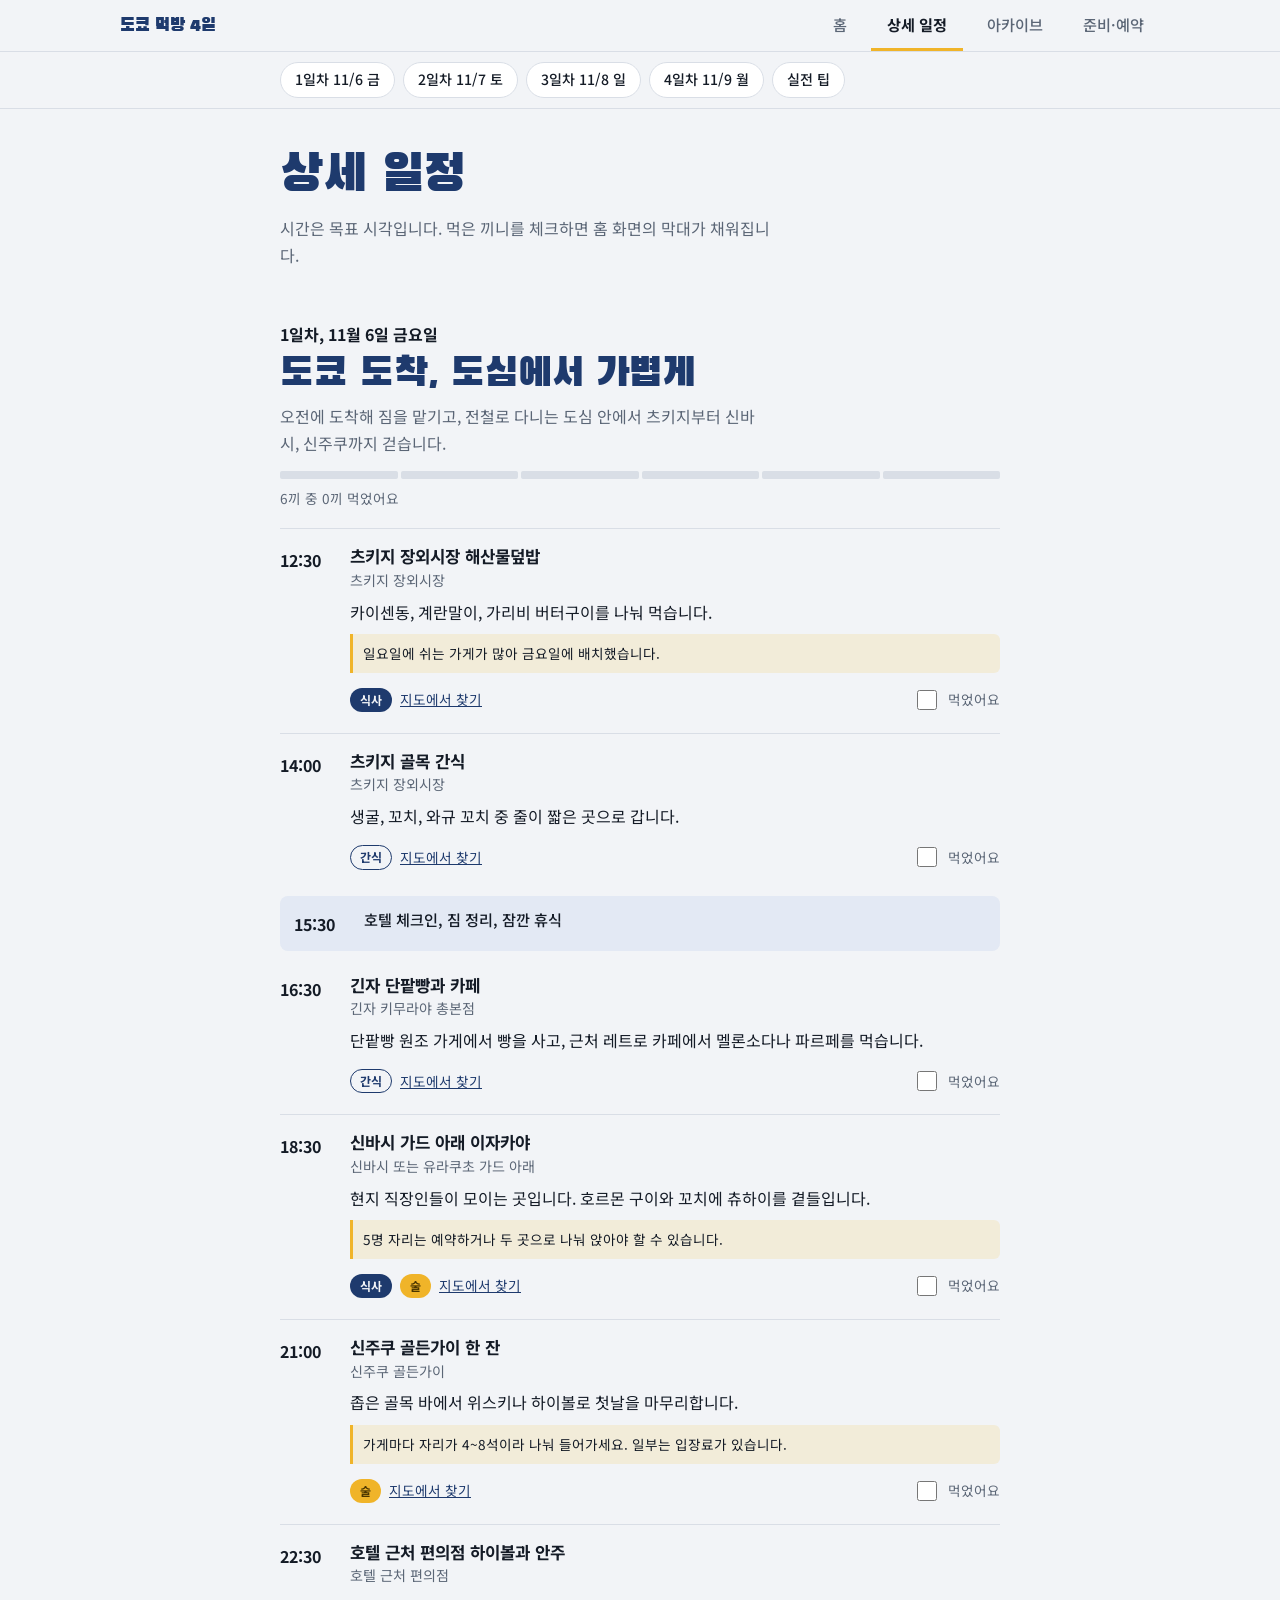
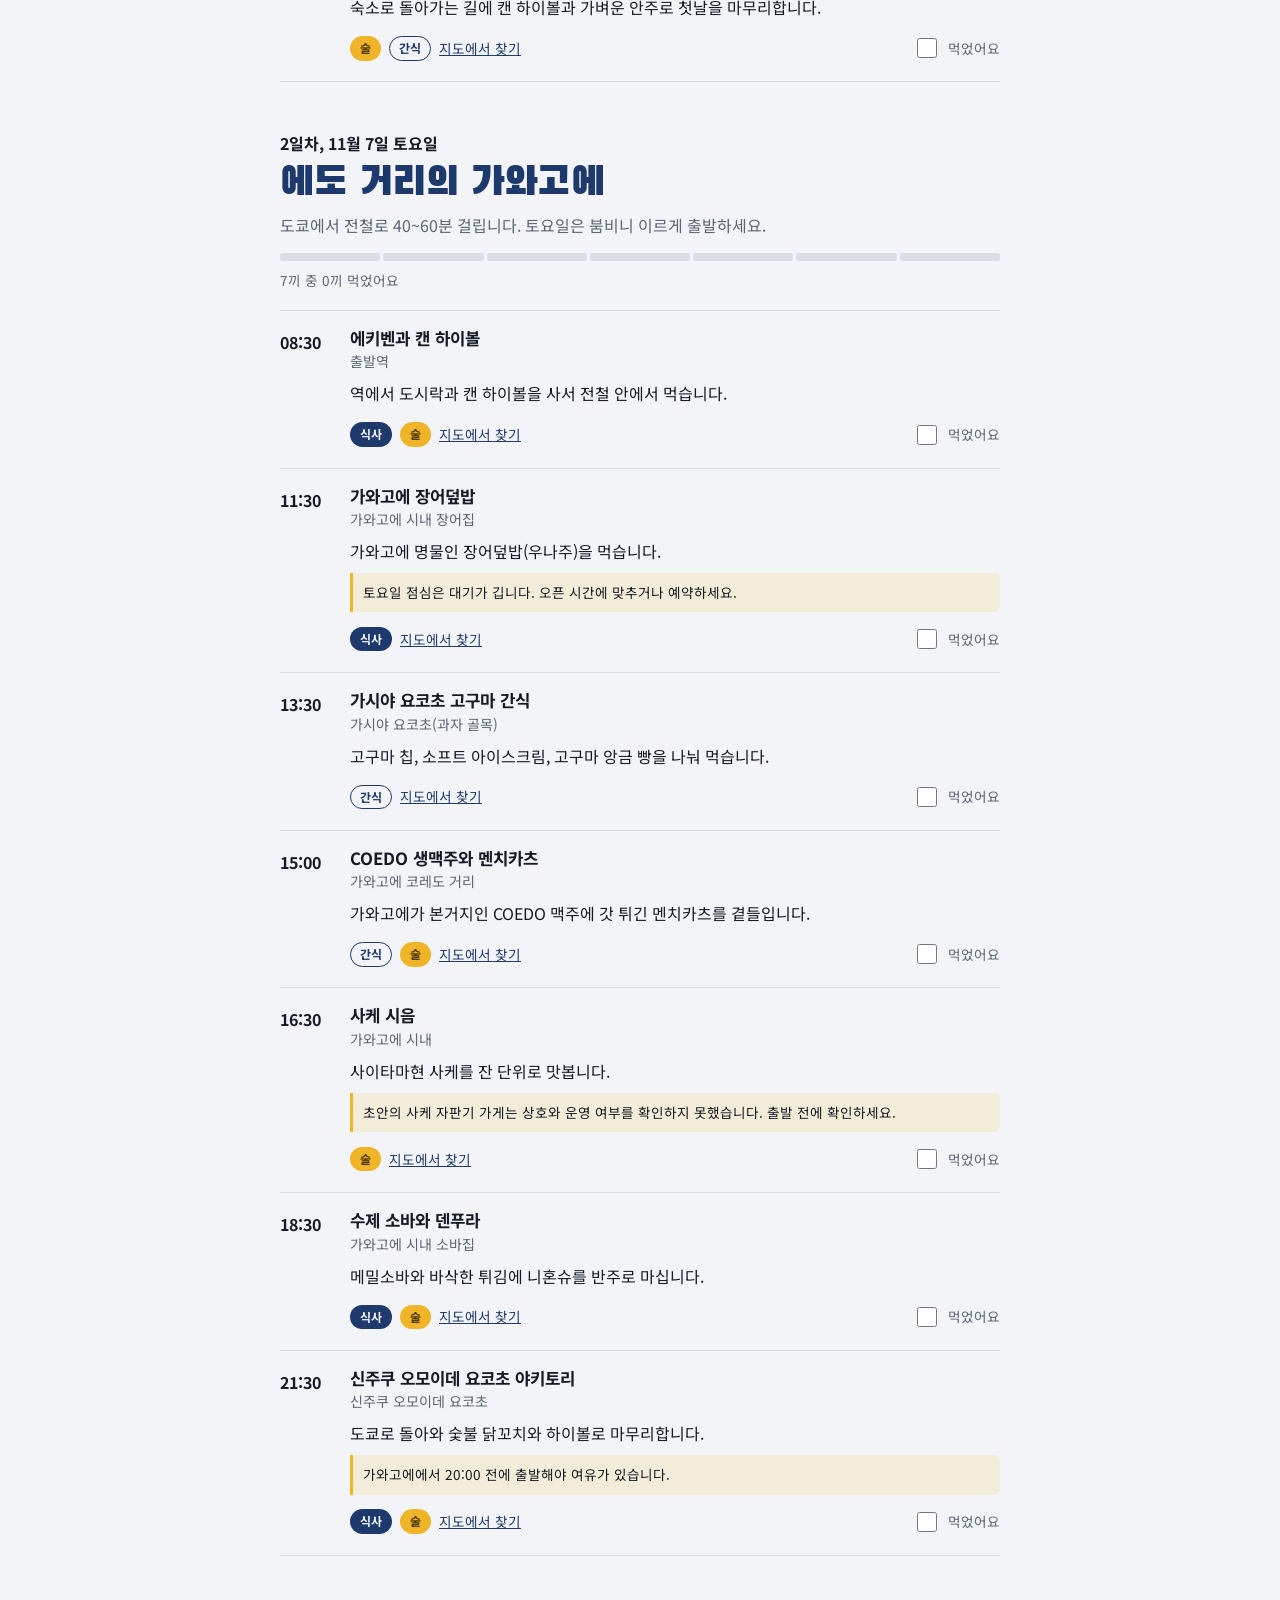
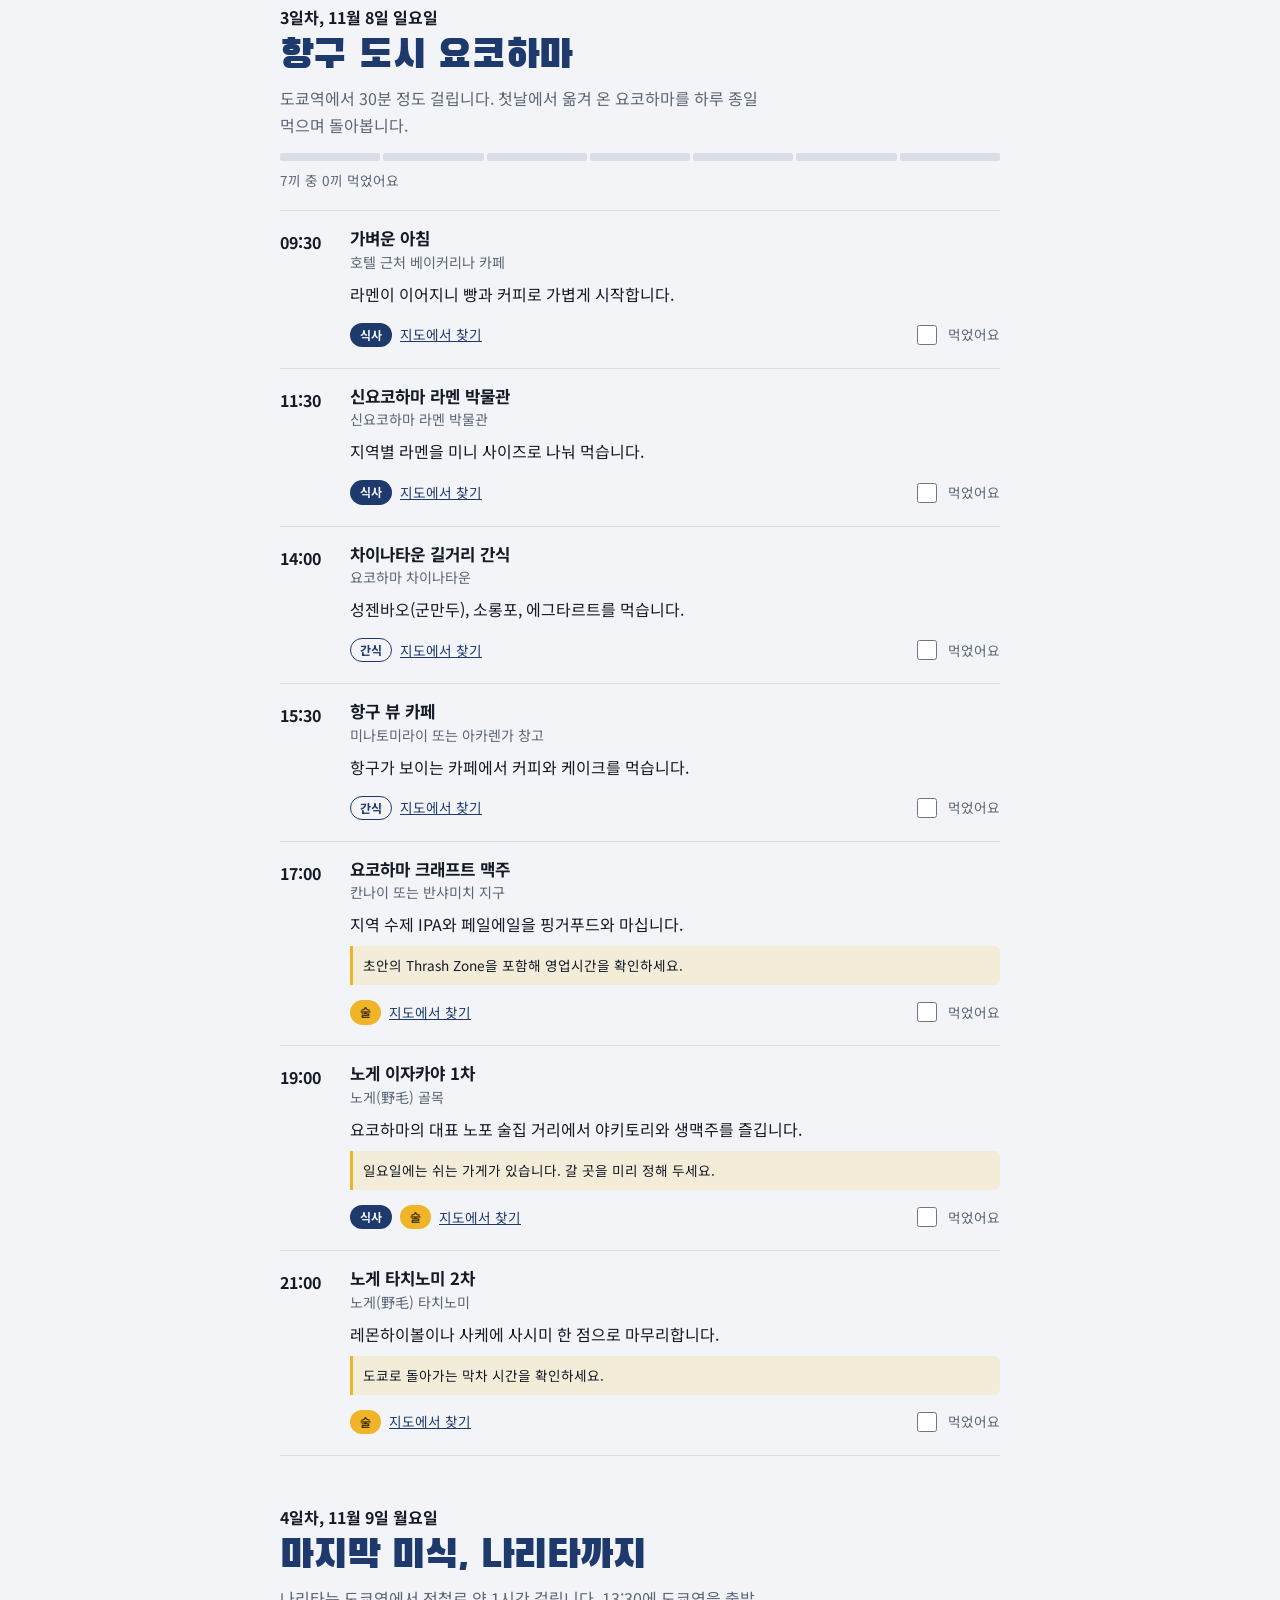
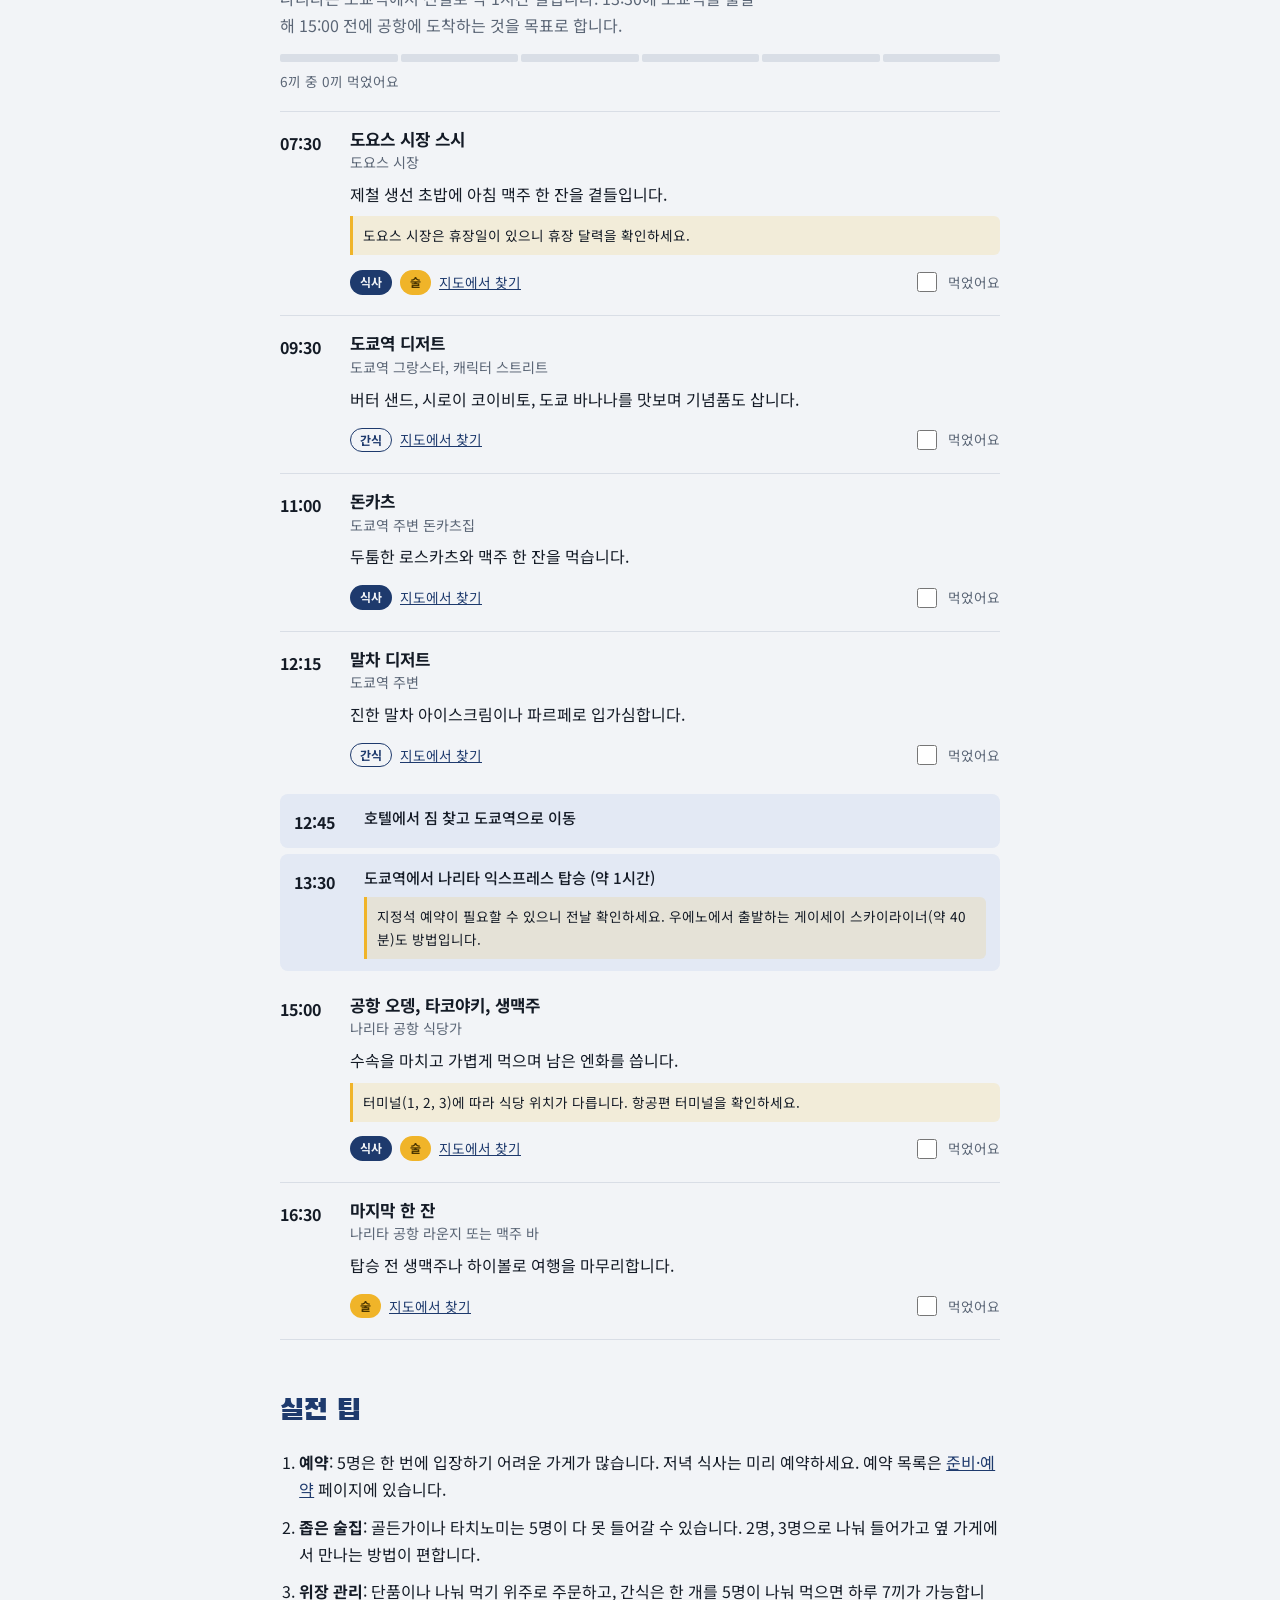
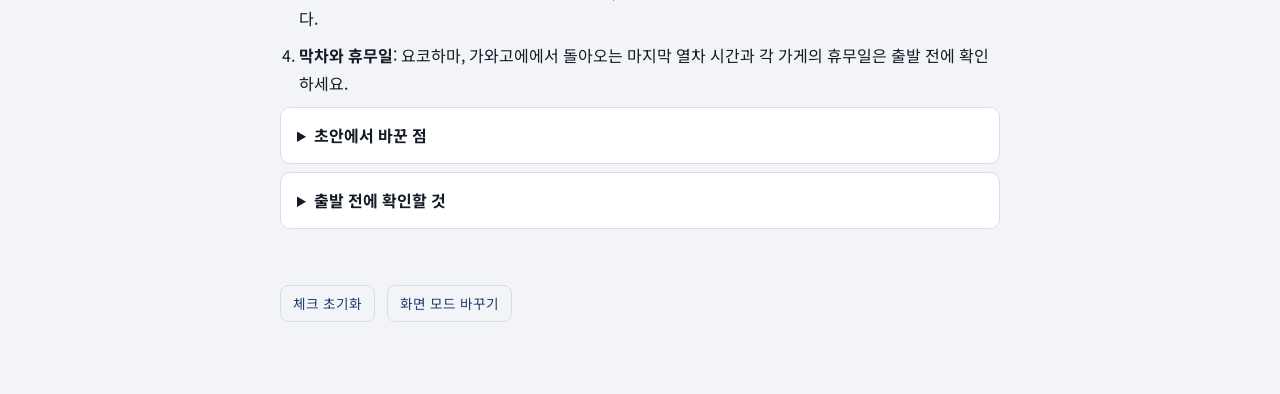
==== schedule.html @ ba0d5543 "Add files via upload" ====
<!DOCTYPE html>
<html lang="ko">
<head>
<meta charset="utf-8">
<meta name="viewport" content="width=device-width, initial-scale=1, viewport-fit=cover">
<title>도쿄 먹방 4일 | 상세 일정</title>
<meta name="description" content="11월 6일부터 9일까지 시간별 상세 일정과 지도 링크">
<link rel="icon" href="data:image/svg+xml,<svg xmlns='http://www.w3.org/2000/svg' viewBox='0 0 100 100'><text y='.9em' font-size='90'>🍶</text></svg>">
<link rel="preconnect" href="https://fonts.googleapis.com">
<link rel="preconnect" href="https://fonts.gstatic.com" crossorigin>
<link href="https://fonts.googleapis.com/css2?family=Black+Han+Sans&family=Noto+Sans+KR:wght@400;500;700&display=swap" rel="stylesheet">
<link rel="stylesheet" href="style.css">
</head>
<body>

<header class="site">
  <div class="wrap wide">
    <a class="brand" href="index.html">도쿄 먹방 4일</a>
    <nav class="tabs" aria-label="페이지">
      <a href="index.html">홈</a>
      <a href="schedule.html" aria-current="page">상세 일정</a>
      <a href="archive.html">아카이브</a>
      <a href="prep.html">준비·예약</a>
    </nav>
  </div>
</header>

<nav class="subnav" aria-label="일차 바로가기">
  <div class="wrap">
    <a class="chip" href="#day1">1일차 11/6 금</a>
    <a class="chip" href="#day2">2일차 11/7 토</a>
    <a class="chip" href="#day3">3일차 11/8 일</a>
    <a class="chip" href="#day4">4일차 11/9 월</a>
    <a class="chip" href="#tips">실전 팁</a>
  </div>
</nav>

<div class="pagehead">
  <div class="wrap">
    <h1>상세 일정</h1>
    <p>시간은 목표 시각입니다. 먹은 끼니를 체크하면 홈 화면의 막대가 채워집니다.</p>
  </div>
</div>

<main class="wrap" id="days"></main>

<section class="plain" id="tips">
  <div class="wrap">
    <h2>실전 팁</h2>
    <ol class="tips">
      <li><b>예약</b>: 5명은 한 번에 입장하기 어려운 가게가 많습니다. 저녁 식사는 미리 예약하세요. 예약 목록은 <a href="prep.html#reserve">준비·예약</a> 페이지에 있습니다.</li>
      <li><b>좁은 술집</b>: 골든가이나 타치노미는 5명이 다 못 들어갈 수 있습니다. 2명, 3명으로 나눠 들어가고 옆 가게에서 만나는 방법이 편합니다.</li>
      <li><b>위장 관리</b>: 단품이나 나눠 먹기 위주로 주문하고, 간식은 한 개를 5명이 나눠 먹으면 하루 7끼가 가능합니다.</li>
      <li><b>막차와 휴무일</b>: 요코하마, 가와고에에서 돌아오는 마지막 열차 시간과 각 가게의 휴무일은 출발 전에 확인하세요.</li>
    </ol>

    <details>
      <summary>초안에서 바꾼 점</summary>
      <ul>
        <li>입국 당일 요코하마 이동을 빼고, 도심(츠키지, 긴자, 신바시)에서 가볍게 시작하도록 바꿨습니다. 요코하마는 3일차(일)로 옮겼습니다.</li>
        <li>초안의 요일이 하루씩 어긋나 있었습니다. 11월 6일은 금요일이므로 금, 토, 일, 월로 바로잡았습니다.</li>
        <li>츠키지 장외시장은 일요일에 쉬는 가게가 많아 금요일(1일차)에 배치했습니다. 도요스 시장은 일요일 휴장이라 월요일(4일차)로 두었습니다.</li>
        <li>1일차와 4일차는 이동과 공항 시간을 고려해 6끼로 줄였습니다. 4일차의 츠케멘은 돈카츠와 겹쳐서 뺐고, 나리타 이동 시간에 맞춰 식사 시각을 앞당겼습니다.</li>
      </ul>
    </details>
    <details>
      <summary>출발 전에 확인할 것</summary>
      <ul>
        <li>가와고에 사케 시음 자판기(초안의 "쇼와쿠라")는 정확한 상호와 운영 여부를 확인하지 못했습니다.</li>
        <li>요코하마 크래프트 맥주집(초안의 Thrash Zone)은 영업시간을 확인하세요.</li>
        <li>나리타 익스프레스 시간과 예약 여부, 항공편 터미널(1, 2, 3)을 확인하세요.</li>
      </ul>
    </details>
  </div>
</section>

<footer class="foot">
  <div class="wrap">
    <button type="button" id="reset">체크 초기화</button>
    <button type="button" id="theme">화면 모드 바꾸기</button>
  </div>
</footer>

<script src="data.js"></script>
<script>
let checks = loadJSON(KEYS.meals);

function render() {
  document.getElementById("days").innerHTML = DAYS.map((d, di) => {
    let n = 0;
    const slots = d.slots.map(s => {
      if (s.kind === "break") {
        return `<li class="slot break"><span class="time">${s.time}</span><div class="body"><h3>${s.title}</h3>${s.note ? `<p class="note">${s.note}</p>` : ""}</div></li>`;
      }
      n += 1;
      const id = `${d.id}-${n}`;
      const done = !!checks[id];
      const tags = s.tags.map(t => `<span class="tag ${tagClass[t]}">${t}</span>`).join("");
      return `<li class="slot${done ? " done" : ""}" data-id="${id}">
        <span class="time">${s.time}</span>
        <div class="body">
          <h3>${s.title}</h3>
          ${s.place ? `<p class="place">${s.place}</p>` : ""}
          ${s.desc ? `<p class="desc">${s.desc}</p>` : ""}
          ${s.note ? `<p class="note">${s.note}</p>` : ""}
          <div class="row">
            ${tags}
            <a class="maplink" href="${mapUrl(s.q)}" target="_blank" rel="noopener">지도에서 찾기</a>
            <label class="check"><input type="checkbox" data-id="${id}" ${done ? "checked" : ""}>먹었어요</label>
          </div>
        </div>
      </li>`;
    }).join("");
    return `<section class="day" id="${d.id}" aria-labelledby="${d.id}-h">
      <div class="day-head">
        <p class="date">${di + 1}일차, ${d.date}</p>
        <h2 id="${d.id}-h">${d.title}</h2>
        <p class="lead">${d.lead}</p>
        <div class="meter" data-meter="${d.id}" role="img" aria-label="먹은 끼니"></div>
        <div class="count" data-count="${d.id}"></div>
      </div>
      <ol class="slots">${slots}</ol>
    </section>`;
  }).join("");
  updateMeters();
}

function updateMeters() {
  DAYS.forEach(d => {
    const total = meals(d).length;
    const done = countChecked(checks, Array.from({ length: total }, (_, i) => `${d.id}-${i + 1}`));
    const el = document.querySelector(`[data-meter="${d.id}"]`);
    if (el) {
      el.innerHTML = Array.from({ length: total }, (_, i) => `<i class="${i < done ? "on" : ""}"></i>`).join("");
      el.classList.toggle("full", done === total);
    }
    const c = document.querySelector(`[data-count="${d.id}"]`);
    if (c) c.textContent = `${total}끼 중 ${done}끼 먹었어요`;
  });
}

document.addEventListener("change", e => {
  const el = e.target;
  if (el.matches("input[type=checkbox][data-id]")) {
    checks[el.dataset.id] = el.checked;
    saveJSON(KEYS.meals, checks);
    el.closest(".slot").classList.toggle("done", el.checked);
    updateMeters();
  }
});
document.getElementById("reset").addEventListener("click", () => {
  if (confirm("체크한 기록을 모두 지울까요?")) { checks = {}; saveJSON(KEYS.meals, checks); render(); }
});
document.getElementById("theme").addEventListener("click", () => {
  const root = document.documentElement;
  const dark = root.dataset.theme ? root.dataset.theme === "dark" : window.matchMedia("(prefers-color-scheme: dark)").matches;
  root.dataset.theme = dark ? "light" : "dark";
});

render();
</script>
</body>
</html>
---- style.css ----
:root {
  --paper: #f2f4f7;
  --surface: #ffffff;
  --ink: #141b26;
  --muted: #5b6676;
  --line: #d9dee6;
  --indigo: #1e3a6d;
  --indigo-soft: #e3e9f4;
  --lantern: #f0b429;
  --lantern-ink: #4a3500;
  --done: #2f7d5b;
  --warn: #b4472b;
  --display: "Black Han Sans", "Noto Sans KR", system-ui, sans-serif;
  --body: "Noto Sans KR", system-ui, -apple-system, "Apple SD Gothic Neo", "Malgun Gothic", sans-serif;
  --tabs-h: 49px;
}
@media (prefers-color-scheme: dark) {
  :root:not([data-theme="light"]) {
    --paper: #0f1722; --surface: #172233; --ink: #e8edf5; --muted: #9aa6b8;
    --line: #2a3850; --indigo: #8fb0ee; --indigo-soft: #1d2c47;
    --lantern: #f0b429; --lantern-ink: #ffe3a1; --done: #5cc79a; --warn: #f08a6c;
  }
}
:root[data-theme="dark"] {
  --paper: #0f1722; --surface: #172233; --ink: #e8edf5; --muted: #9aa6b8;
  --line: #2a3850; --indigo: #8fb0ee; --indigo-soft: #1d2c47;
  --lantern: #f0b429; --lantern-ink: #ffe3a1; --done: #5cc79a; --warn: #f08a6c;
}

* { box-sizing: border-box; }
html {
  height: auto;
  scroll-behavior: smooth;
  scroll-padding-top: calc(env(safe-area-inset-top, 0px) + 110px);
}
body {
  margin: 0;
  background: var(--paper);
  color: var(--ink);
  font-family: var(--body);
  line-height: 1.7;
  padding-bottom: env(safe-area-inset-bottom, 0px);
}
a { color: var(--indigo); }
:focus-visible { outline: 3px solid var(--lantern); outline-offset: 2px; border-radius: 4px; }
h1, h2, h3, p { margin-top: 0; }

.wrap { max-width: 760px; margin: 0 auto; padding: 0 20px; }
.wrap.wide { max-width: 1080px; }

/* Top tabs (all pages) */
.site {
  position: sticky;
  top: 0;
  z-index: 20;
  background: color-mix(in srgb, var(--paper) 94%, transparent);
  backdrop-filter: blur(8px);
  border-bottom: 1px solid var(--line);
  padding-top: env(safe-area-inset-top, 0px);
}
.site .wrap { display: flex; align-items: center; gap: 16px; }
.brand {
  font-family: var(--display);
  font-size: 1.15rem;
  color: var(--indigo);
  text-decoration: none;
  white-space: nowrap;
}
.tabs { display: grid; grid-template-columns: repeat(4, 1fr); flex: 1; }
.tabs a {
  text-align: center;
  text-decoration: none;
  color: var(--muted);
  font-weight: 500;
  font-size: 0.95rem;
  padding: 12px 6px 10px;
  border-bottom: 3px solid transparent;
  white-space: nowrap;
}
.tabs a:hover { color: var(--ink); }
.tabs a[aria-current="page"] { color: var(--ink); font-weight: 700; border-bottom-color: var(--lantern); }
@media (min-width: 720px) {
  .tabs { flex: none; grid-template-columns: repeat(4, auto); gap: 8px; margin-left: auto; }
  .tabs a { padding: 12px 16px 10px; }
}
@media (max-width: 719px) {
  .site .wrap { padding: 0 8px; }
  .brand { display: none; }
  .tabs a { font-size: 0.85rem; padding-left: 2px; padding-right: 2px; }
}

/* Secondary sticky chips (day, category) */
.subnav {
  position: sticky;
  top: calc(env(safe-area-inset-top, 0px) + var(--tabs-h));
  z-index: 15;
  background: color-mix(in srgb, var(--paper) 94%, transparent);
  backdrop-filter: blur(8px);
  border-bottom: 1px solid var(--line);
}
.subnav .wrap { display: flex; gap: 8px; overflow-x: auto; padding-top: 10px; padding-bottom: 10px; }
.chip {
  flex: none;
  font: inherit;
  font-size: 0.88rem;
  font-weight: 500;
  color: var(--ink);
  text-decoration: none;
  padding: 5px 14px;
  border: 1px solid var(--line);
  border-radius: 999px;
  background: var(--surface);
  cursor: pointer;
}
.chip:hover { border-color: var(--indigo); }
.chip[aria-pressed="true"] { background: var(--indigo); color: var(--paper); border-color: var(--indigo); }

/* Hero */
.hero { padding: 48px 0 24px; }
.hero h1 {
  font-family: var(--display);
  font-weight: 400;
  font-size: clamp(3rem, 12vw, 5.5rem);
  line-height: 1.02;
  letter-spacing: -0.01em;
  margin: 0 0 16px;
  color: var(--indigo);
}
.hero p { margin: 0 0 6px; color: var(--muted); max-width: 52ch; }
.hero .dates { color: var(--ink); font-weight: 700; }
.pagehead { padding: 40px 0 8px; }
.pagehead h1 {
  font-family: var(--display);
  font-weight: 400;
  font-size: clamp(2.2rem, 8vw, 3.2rem);
  line-height: 1.1;
  margin: 0 0 10px;
  color: var(--indigo);
}
.pagehead p { color: var(--muted); max-width: 56ch; margin-bottom: 4px; }

.facts { display: flex; flex-wrap: wrap; gap: 8px 28px; margin: 22px 0 0; padding: 0; list-style: none; }
.facts li b { display: block; font-size: 1.5rem; line-height: 1.2; color: var(--ink); }
.facts li span { font-size: 0.85rem; color: var(--muted); }
.dday { font-family: var(--display); color: var(--indigo); }

/* Meter (segmented meal bar) */
.meter { display: flex; gap: 3px; }
.meter i { flex: 1; height: 8px; border-radius: 2px; background: var(--line); transition: background .25s; }
.meter i.on { background: var(--lantern); }
.meter.full i.on { background: var(--done); }

/* Tags */
.tag { font-size: 0.75rem; font-weight: 700; padding: 1px 9px; border-radius: 999px; border: 1px solid transparent; line-height: 1.7; white-space: nowrap; }
.tag.meal { background: var(--indigo); color: var(--paper); }
.tag.snack { border-color: var(--indigo); color: var(--indigo); }
.tag.drink { background: var(--lantern); color: var(--lantern-ink); }
.tag.plan { background: var(--done); color: #fff; }
.tag.alt { border-color: var(--muted); color: var(--muted); }
.tag.area { background: var(--indigo-soft); color: var(--indigo); }

/* Home: four-day overview */
.section-title { font-family: var(--display); font-weight: 400; font-size: 1.7rem; margin: 40px 0 6px; color: var(--indigo); }
.section-sub { color: var(--muted); margin-bottom: 16px; }
.route { display: flex; flex-wrap: wrap; align-items: center; gap: 6px 10px; margin: 0 0 22px; padding: 0; list-style: none; font-weight: 700; }
.route li + li::before { content: "→"; color: var(--muted); margin-right: 10px; font-weight: 400; }
.route li small { color: var(--muted); font-weight: 400; margin-left: 4px; }
.daygrid { display: grid; grid-template-columns: repeat(4, 1fr); gap: 0; border: 1px solid var(--line); border-radius: 12px; background: var(--surface); overflow: hidden; }
.daycol { padding: 18px 16px 16px; border-left: 1px solid var(--line); min-width: 0; }
.daycol:first-child { border-left: 0; }
.daycol .no { font-size: 0.85rem; color: var(--muted); margin: 0; }
.daycol h3 { font-family: var(--display); font-weight: 400; font-size: 1.25rem; line-height: 1.25; margin: 2px 0 4px; color: var(--indigo); }
.daycol .where { font-size: 0.85rem; color: var(--muted); margin: 0 0 10px; }
.daycol .meter { margin-bottom: 4px; }
.daycol .cnt { font-size: 0.78rem; color: var(--muted); margin: 0 0 12px; }
.mini { list-style: none; margin: 0 0 14px; padding: 0; }
.mini li { display: grid; grid-template-columns: 42px 1fr 10px; gap: 6px; align-items: baseline; padding: 6px 0; border-top: 1px solid var(--line); font-size: 0.88rem; line-height: 1.4; }
.mini .t { font-variant-numeric: tabular-nums; color: var(--muted); font-weight: 500; }
.mini .dots { display: inline-flex; gap: 3px; justify-content: flex-end; }
.mini .dots i { width: 9px; height: 9px; border-radius: 50%; display: inline-block; }
.mini li.brk { color: var(--muted); font-size: 0.8rem; }
.dot-meal { background: var(--indigo); }
.dot-snack { border: 2px solid var(--indigo); }
.dot-drink { background: var(--lantern); }
.daycol .more { font-size: 0.88rem; font-weight: 700; }
.legend { display: flex; gap: 16px; flex-wrap: wrap; font-size: 0.82rem; color: var(--muted); margin-top: 10px; }
.legend span { display: inline-flex; align-items: center; gap: 6px; }
.legend i { width: 10px; height: 10px; border-radius: 50%; display: inline-block; }

.links { display: grid; grid-template-columns: repeat(2, 1fr); gap: 12px; margin-top: 8px; }
.linkcard { display: block; text-decoration: none; color: inherit; border: 1px solid var(--line); background: var(--surface); border-radius: 12px; padding: 18px; }
.linkcard:hover { border-color: var(--indigo); }
.linkcard h3 { font-family: var(--display); font-weight: 400; font-size: 1.25rem; margin: 0 0 4px; color: var(--indigo); }
.linkcard p { margin: 0 0 10px; color: var(--muted); font-size: 0.92rem; }
.linkcard .prog { font-size: 0.85rem; font-weight: 700; }

@media (max-width: 900px) { .daygrid { grid-template-columns: repeat(2, 1fr); } .daycol:nth-child(3) { border-left: 0; } .daycol:nth-child(n+3) { border-top: 1px solid var(--line); } }
@media (max-width: 560px) { .daygrid { grid-template-columns: 1fr; } .daycol { border-left: 0; border-top: 1px solid var(--line); } .daycol:first-child { border-top: 0; } .links { grid-template-columns: 1fr; } }

/* Schedule detail */
.day { padding: 40px 0 8px; }
.day-head { margin-bottom: 8px; }
.day-head h2 { font-family: var(--display); font-weight: 400; font-size: clamp(1.8rem, 6vw, 2.5rem); line-height: 1.15; margin: 0; color: var(--indigo); }
.day-head .date { font-weight: 700; color: var(--ink); margin: 0 0 2px; }
.day-head .lead { color: var(--muted); margin: 6px 0 14px; max-width: 54ch; }
.day-head .count { font-size: 0.85rem; color: var(--muted); margin-top: 8px; }
.slots { list-style: none; margin: 18px 0 0; padding: 0; }
.slot { display: grid; grid-template-columns: 56px 1fr; gap: 4px 14px; padding: 16px 0; border-top: 1px solid var(--line); }
.slot:last-child { border-bottom: 1px solid var(--line); }
.time { font-weight: 700; font-variant-numeric: tabular-nums; padding-top: 2px; }
.body h3 { margin: 0; font-size: 1.05rem; line-height: 1.4; }
.body .place { margin: 0; color: var(--muted); font-size: 0.88rem; }
.body .desc { margin: 6px 0 0; }
.note { margin: 8px 0 0; font-size: 0.85rem; padding: 8px 10px; border-left: 3px solid var(--lantern); background: color-mix(in srgb, var(--lantern) 14%, transparent); border-radius: 0 6px 6px 0; }
.row { display: flex; flex-wrap: wrap; align-items: center; gap: 8px; margin-top: 10px; }
.maplink { font-size: 0.85rem; }
.check { margin-left: auto; display: inline-flex; align-items: center; gap: 8px; font-size: 0.85rem; color: var(--muted); cursor: pointer; padding: 4px 0; min-height: 32px; }
.check input { width: 20px; height: 20px; accent-color: var(--done); cursor: pointer; }
.slot.done .body h3 { text-decoration: line-through; text-decoration-thickness: 1px; color: var(--muted); }
.slot.break { background: var(--indigo-soft); border-radius: 8px; border-top-color: transparent; padding: 12px 14px; margin: 6px 0; }
.slot.break + .slot { border-top-color: transparent; }
.slot.break h3 { font-size: 0.95rem; font-weight: 500; }
@media (max-width: 560px) { .slot, .slot.break { grid-template-columns: 1fr; gap: 2px; } .time { color: var(--indigo); } }

/* Archive */
.cat { padding: 36px 0 4px; }
.cat h2 { font-family: var(--display); font-weight: 400; font-size: 1.9rem; margin: 0 0 4px; color: var(--indigo); }
.cat .intro { color: var(--muted); margin-bottom: 8px; }
.items { list-style: none; margin: 0; padding: 0; }
.item { display: grid; grid-template-columns: 230px 1fr; gap: 6px 24px; padding: 16px 0; border-top: 1px solid var(--line); }
.item:last-child { border-bottom: 1px solid var(--line); }
.item h3 { font-size: 1.05rem; line-height: 1.4; margin: 0 0 6px; }
.item .badges { display: flex; flex-wrap: wrap; gap: 6px; }
.item p { margin: 0; }
.item .tip { margin-top: 8px; font-size: 0.88rem; color: var(--muted); }
.item .tip b { color: var(--ink); }
.item .maplink { display: inline-block; margin-top: 8px; }
.empty { padding: 24px 0; color: var(--muted); }
@media (max-width: 640px) { .item { grid-template-columns: 1fr; } }

/* Prep */
.callout { border: 1px solid var(--line); border-left: 4px solid var(--lantern); background: var(--surface); border-radius: 0 10px 10px 0; padding: 14px 16px; margin: 0 0 12px; }
.callout h3 { margin: 0 0 4px; font-size: 1rem; }
.callout p { margin: 0; font-size: 0.93rem; }
.callout p + p { margin-top: 6px; }
.group { padding: 34px 0 4px; }
.group h2 { font-family: var(--display); font-weight: 400; font-size: 1.6rem; margin: 0 0 4px; color: var(--indigo); }
.group .when { color: var(--muted); font-size: 0.9rem; margin-bottom: 8px; }
.todos { list-style: none; margin: 0; padding: 0; }
.todo { display: grid; grid-template-columns: 28px 1fr; gap: 10px; padding: 12px 0; border-top: 1px solid var(--line); }
.todo:last-child { border-bottom: 1px solid var(--line); }
.todo input { width: 20px; height: 20px; margin-top: 4px; accent-color: var(--done); cursor: pointer; }
.todo h3 { font-size: 1rem; margin: 0; line-height: 1.5; cursor: pointer; }
.todo p { margin: 2px 0 0; font-size: 0.92rem; color: var(--muted); }
.todo.done h3 { text-decoration: line-through; text-decoration-thickness: 1px; color: var(--muted); }
.resv { list-style: none; margin: 0; padding: 0; }
.rv { display: grid; grid-template-columns: 28px 96px 1fr; gap: 8px 12px; padding: 14px 0; border-top: 1px solid var(--line); }
.rv:last-child { border-bottom: 1px solid var(--line); }
.rv input { width: 20px; height: 20px; margin-top: 4px; accent-color: var(--done); cursor: pointer; }
.rv .when2 { font-size: 0.85rem; color: var(--muted); font-variant-numeric: tabular-nums; }
.rv .when2 b { display: block; color: var(--ink); }
.rv h3 { font-size: 1rem; margin: 0 0 4px; line-height: 1.45; }
.rv p { margin: 0; font-size: 0.92rem; color: var(--muted); }
.rv.done h3 { text-decoration: line-through; text-decoration-thickness: 1px; color: var(--muted); }
.pri { font-size: 0.72rem; font-weight: 700; padding: 1px 8px; border-radius: 999px; margin-left: 6px; vertical-align: 2px; }
.pri.must { background: var(--warn); color: #fff; }
.pri.rec { background: var(--lantern); color: var(--lantern-ink); }
.pri.opt { border: 1px solid var(--muted); color: var(--muted); }
@media (max-width: 560px) { .rv { grid-template-columns: 28px 1fr; } .rv .when2 { grid-column: 2; } .rv .rvbody { grid-column: 2; } }
.sources { font-size: 0.85rem; color: var(--muted); }
.sources li { margin-bottom: 4px; }

/* Tips / details */
section.plain { padding: 40px 0 8px; }
section.plain h2 { font-family: var(--display); font-weight: 400; font-size: 1.8rem; margin: 0 0 12px; color: var(--indigo); }
.tips { margin: 0; padding-left: 1.2em; }
.tips li { margin-bottom: 10px; }
details { background: var(--surface); border: 1px solid var(--line); border-radius: 10px; padding: 4px 16px; margin-top: 8px; }
summary { cursor: pointer; font-weight: 700; padding: 10px 0; }
details ul { margin: 0 0 12px; padding-left: 1.2em; }
details li { margin-bottom: 6px; }

.foot { padding: 48px 0 64px; color: var(--muted); font-size: 0.85rem; }
.foot button { font: inherit; color: var(--indigo); background: none; border: 1px solid var(--line); border-radius: 8px; padding: 6px 12px; cursor: pointer; margin: 0 8px 8px 0; }

@media (prefers-reduced-motion: reduce) { html { scroll-behavior: auto; } .meter i { transition: none; } }
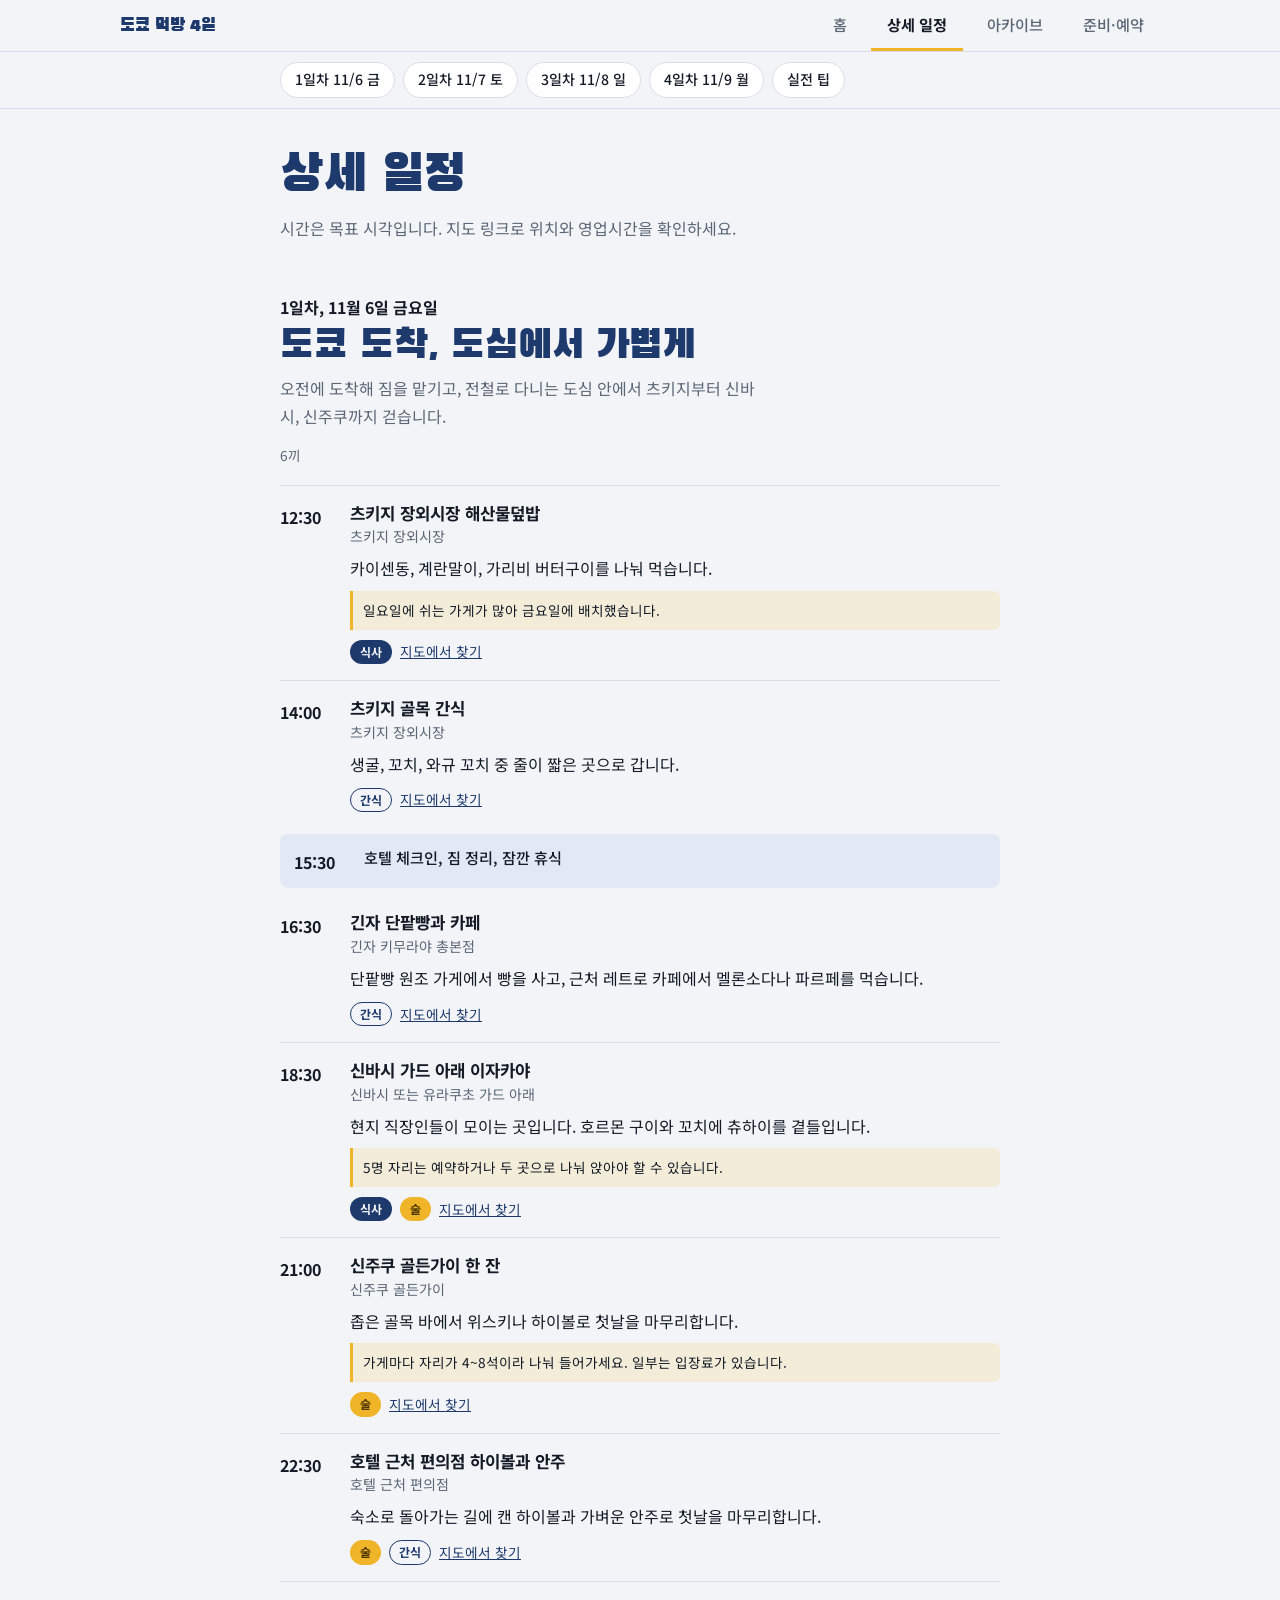
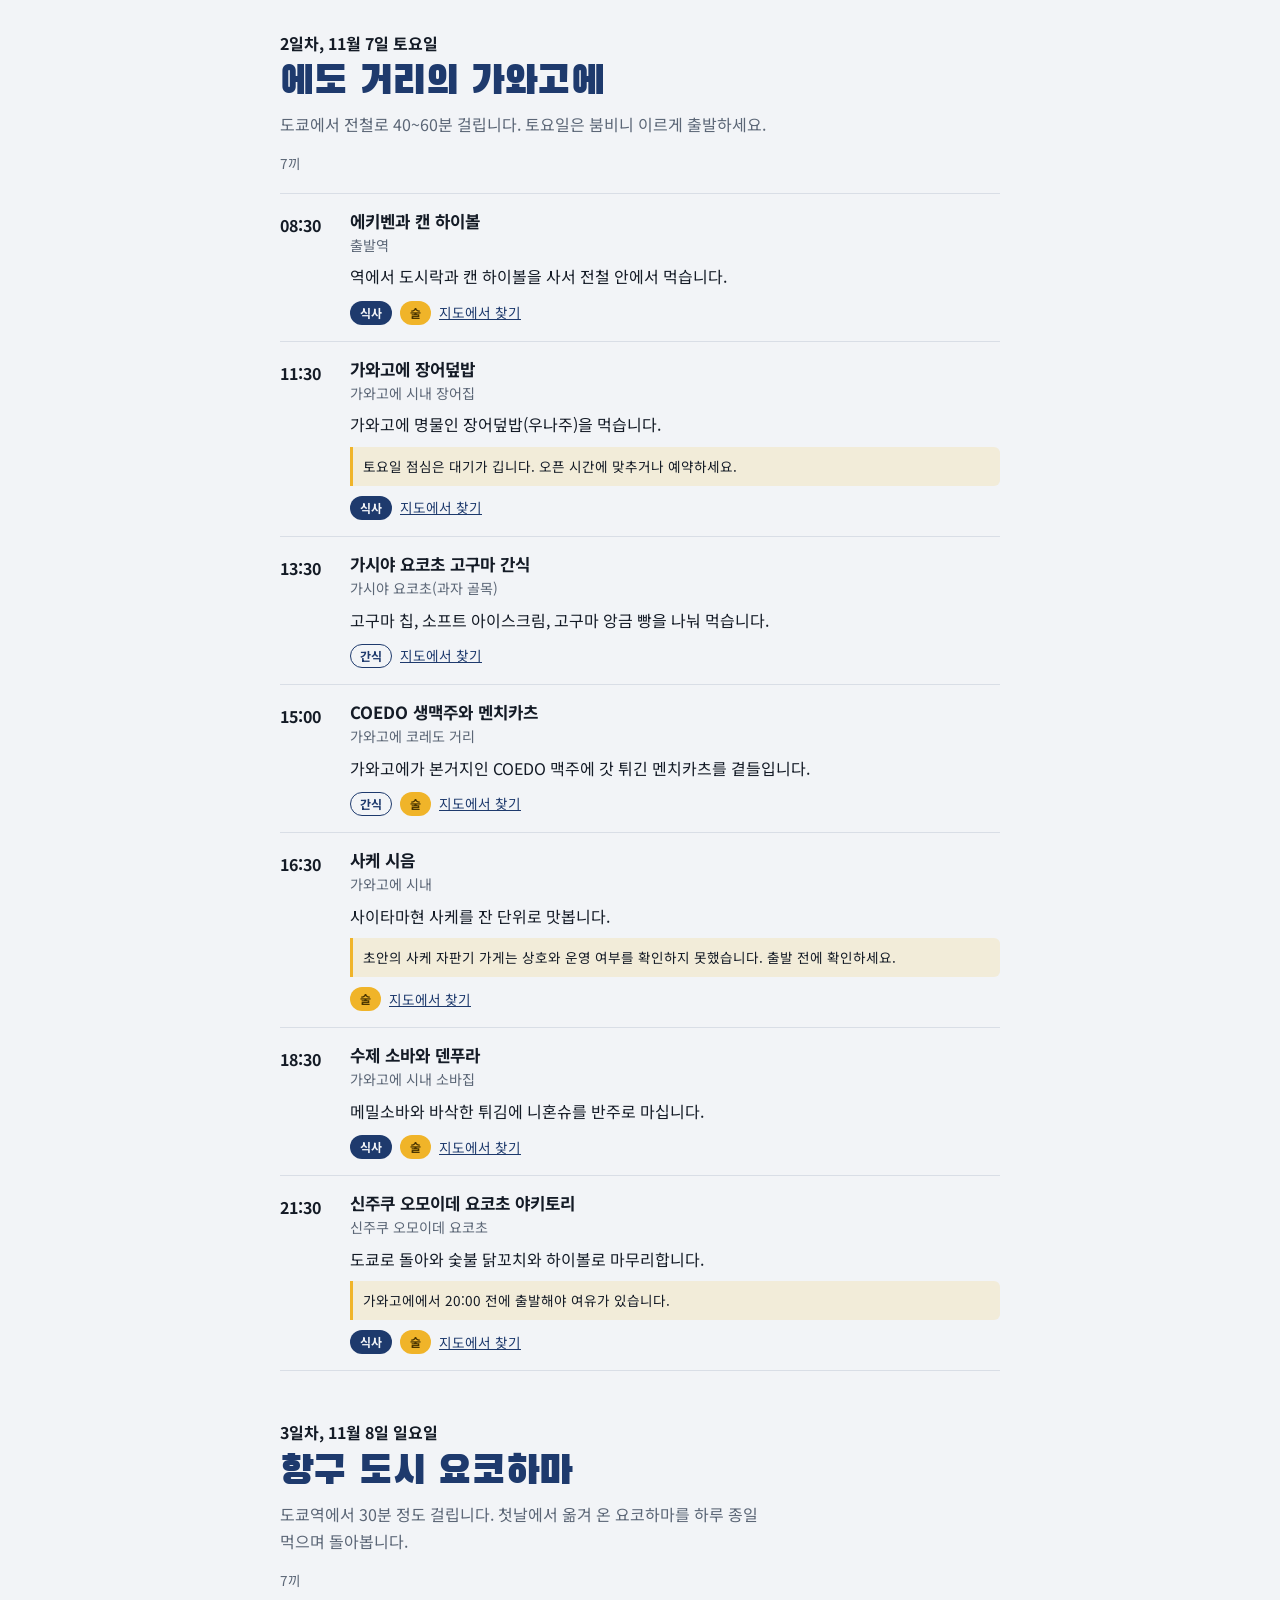
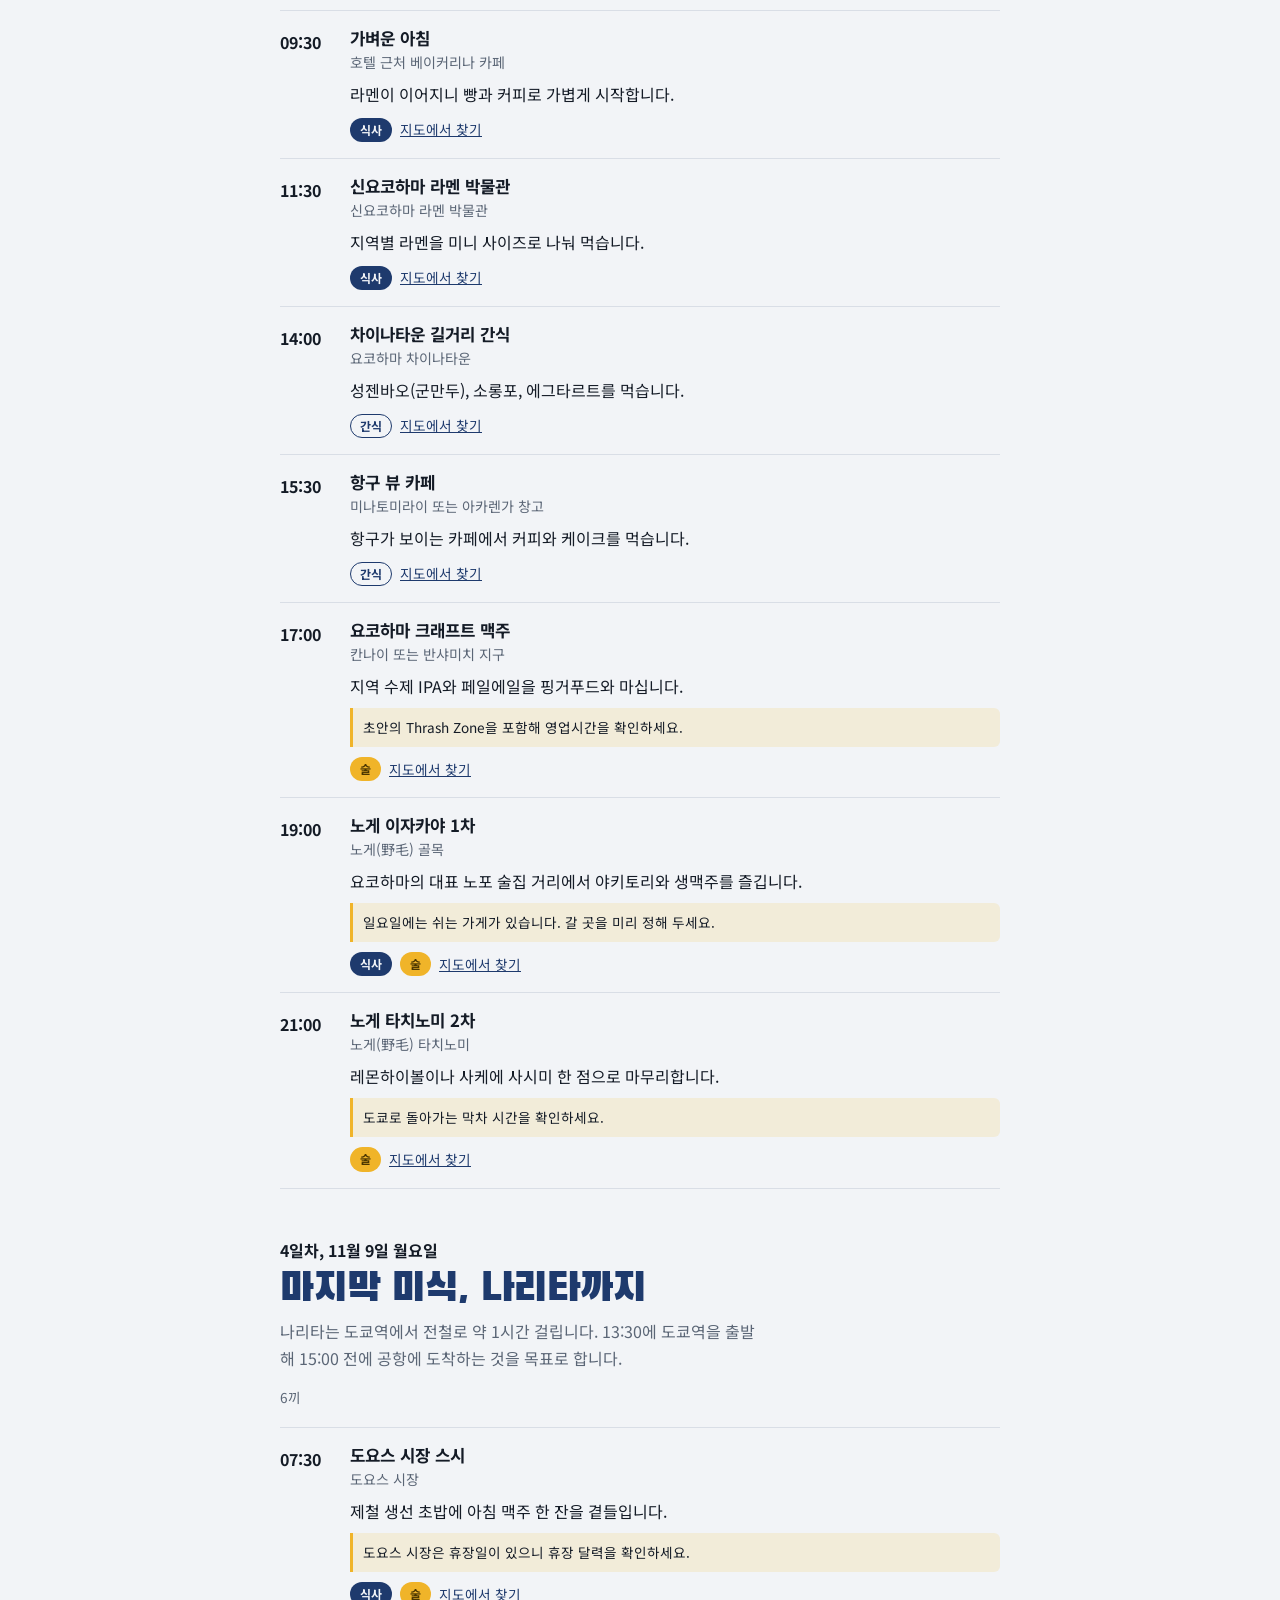
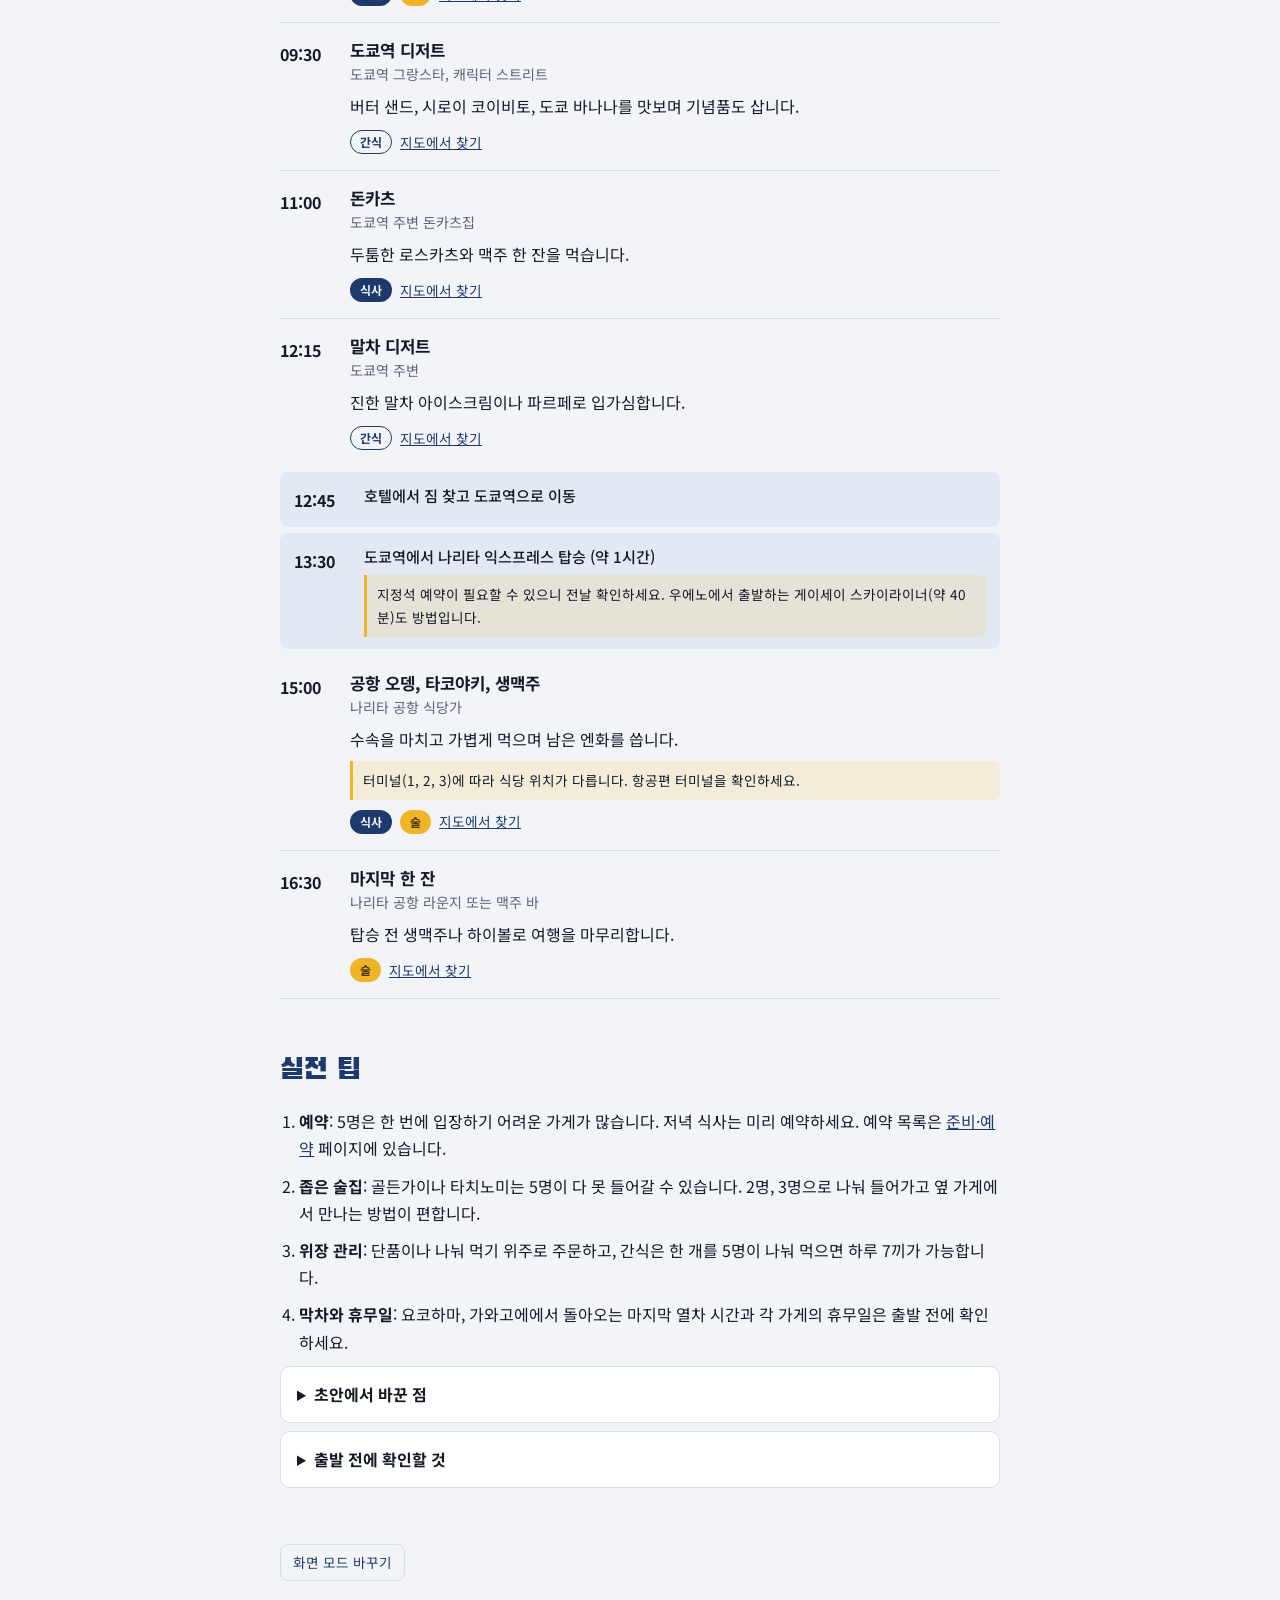
==== commit 44194f2a: "Add files via upload" ====
--- a/schedule.html
+++ b/schedule.html
@@ -38,7 +38,7 @@
 <div class="pagehead">
   <div class="wrap">
     <h1>상세 일정</h1>
-    <p>시간은 목표 시각입니다. 먹은 끼니를 체크하면 홈 화면의 막대가 채워집니다.</p>
+    <p>시간은 목표 시각입니다. 지도 링크로 위치와 영업시간을 확인하세요.</p>
   </div>
 </div>
 
@@ -76,15 +76,12 @@
 
 <footer class="foot">
   <div class="wrap">
-    <button type="button" id="reset">체크 초기화</button>
     <button type="button" id="theme">화면 모드 바꾸기</button>
   </div>
 </footer>
 
 <script src="data.js"></script>
 <script>
-let checks = loadJSON(KEYS.meals);
-
 function render() {
   document.getElementById("days").innerHTML = DAYS.map((d, di) => {
     let n = 0;
@@ -93,10 +90,8 @@
         return `<li class="slot break"><span class="time">${s.time}</span><div class="body"><h3>${s.title}</h3>${s.note ? `<p class="note">${s.note}</p>` : ""}</div></li>`;
       }
       n += 1;
-      const id = `${d.id}-${n}`;
-      const done = !!checks[id];
       const tags = s.tags.map(t => `<span class="tag ${tagClass[t]}">${t}</span>`).join("");
-      return `<li class="slot${done ? " done" : ""}" data-id="${id}">
+      return `<li class="slot">
         <span class="time">${s.time}</span>
         <div class="body">
           <h3>${s.title}</h3>
@@ -106,7 +101,6 @@
           <div class="row">
             ${tags}
             <a class="maplink" href="${mapUrl(s.q)}" target="_blank" rel="noopener">지도에서 찾기</a>
-            <label class="check"><input type="checkbox" data-id="${id}" ${done ? "checked" : ""}>먹었어요</label>
           </div>
         </div>
       </li>`;
@@ -116,41 +110,13 @@
         <p class="date">${di + 1}일차, ${d.date}</p>
         <h2 id="${d.id}-h">${d.title}</h2>
         <p class="lead">${d.lead}</p>
-        <div class="meter" data-meter="${d.id}" role="img" aria-label="먹은 끼니"></div>
-        <div class="count" data-count="${d.id}"></div>
+        <div class="count">${meals(d).length}끼</div>
       </div>
       <ol class="slots">${slots}</ol>
     </section>`;
   }).join("");
-  updateMeters();
 }
 
-function updateMeters() {
-  DAYS.forEach(d => {
-    const total = meals(d).length;
-    const done = countChecked(checks, Array.from({ length: total }, (_, i) => `${d.id}-${i + 1}`));
-    const el = document.querySelector(`[data-meter="${d.id}"]`);
-    if (el) {
-      el.innerHTML = Array.from({ length: total }, (_, i) => `<i class="${i < done ? "on" : ""}"></i>`).join("");
-      el.classList.toggle("full", done === total);
-    }
-    const c = document.querySelector(`[data-count="${d.id}"]`);
-    if (c) c.textContent = `${total}끼 중 ${done}끼 먹었어요`;
-  });
-}
-
-document.addEventListener("change", e => {
-  const el = e.target;
-  if (el.matches("input[type=checkbox][data-id]")) {
-    checks[el.dataset.id] = el.checked;
-    saveJSON(KEYS.meals, checks);
-    el.closest(".slot").classList.toggle("done", el.checked);
-    updateMeters();
-  }
-});
-document.getElementById("reset").addEventListener("click", () => {
-  if (confirm("체크한 기록을 모두 지울까요?")) { checks = {}; saveJSON(KEYS.meals, checks); render(); }
-});
 document.getElementById("theme").addEventListener("click", () => {
   const root = document.documentElement;
   const dark = root.dataset.theme ? root.dataset.theme === "dark" : window.matchMedia("(prefers-color-scheme: dark)").matches;
--- a/style.css
+++ b/style.css
@@ -284,3 +284,45 @@
 .foot button { font: inherit; color: var(--indigo); background: none; border: 1px solid var(--line); border-radius: 8px; padding: 6px 12px; cursor: pointer; margin: 0 8px 8px 0; }
 
 @media (prefers-reduced-motion: reduce) { html { scroll-behavior: auto; } .meter i { transition: none; } }
+
+/* Cover (home) */
+.cover {
+  --cover: url("cover.svg");
+  position: relative;
+  color: #fff;
+  min-height: min(80vh, 640px);
+  display: flex;
+  align-items: center;
+  padding: 56px 0;
+  background:
+    linear-gradient(90deg, rgba(8, 14, 34, 0.78) 0%, rgba(8, 14, 34, 0.45) 45%, rgba(8, 14, 34, 0) 75%),
+    var(--cover) 72% center / cover no-repeat,
+    #0b1533;
+}
+.cover .wrap { width: 100%; }
+.cover h1 {
+  font-family: var(--display);
+  font-weight: 400;
+  font-size: clamp(3.2rem, 12vw, 6rem);
+  line-height: 1.02;
+  letter-spacing: -0.01em;
+  margin: 0 0 16px;
+  color: #fff;
+  text-shadow: 0 2px 18px rgba(0, 0, 0, 0.35);
+}
+.cover p { color: rgba(255, 255, 255, 0.88); max-width: 46ch; margin: 0 0 6px; }
+.cover .dates { color: #fff; font-weight: 700; }
+.cover .facts li b { color: #fff; }
+.cover .facts li span { color: rgba(255, 255, 255, 0.78); }
+.cover .dday { color: var(--lantern) !important; }
+@media (max-width: 640px) {
+  .cover {
+    min-height: 620px;
+    align-items: flex-end;
+    padding: 40px 0 32px;
+    background:
+      linear-gradient(0deg, rgba(8, 14, 34, 0.92) 0%, rgba(8, 14, 34, 0.7) 45%, rgba(8, 14, 34, 0) 80%),
+      var(--cover) 74% top / cover no-repeat,
+      #0b1533;
+  }
+}
